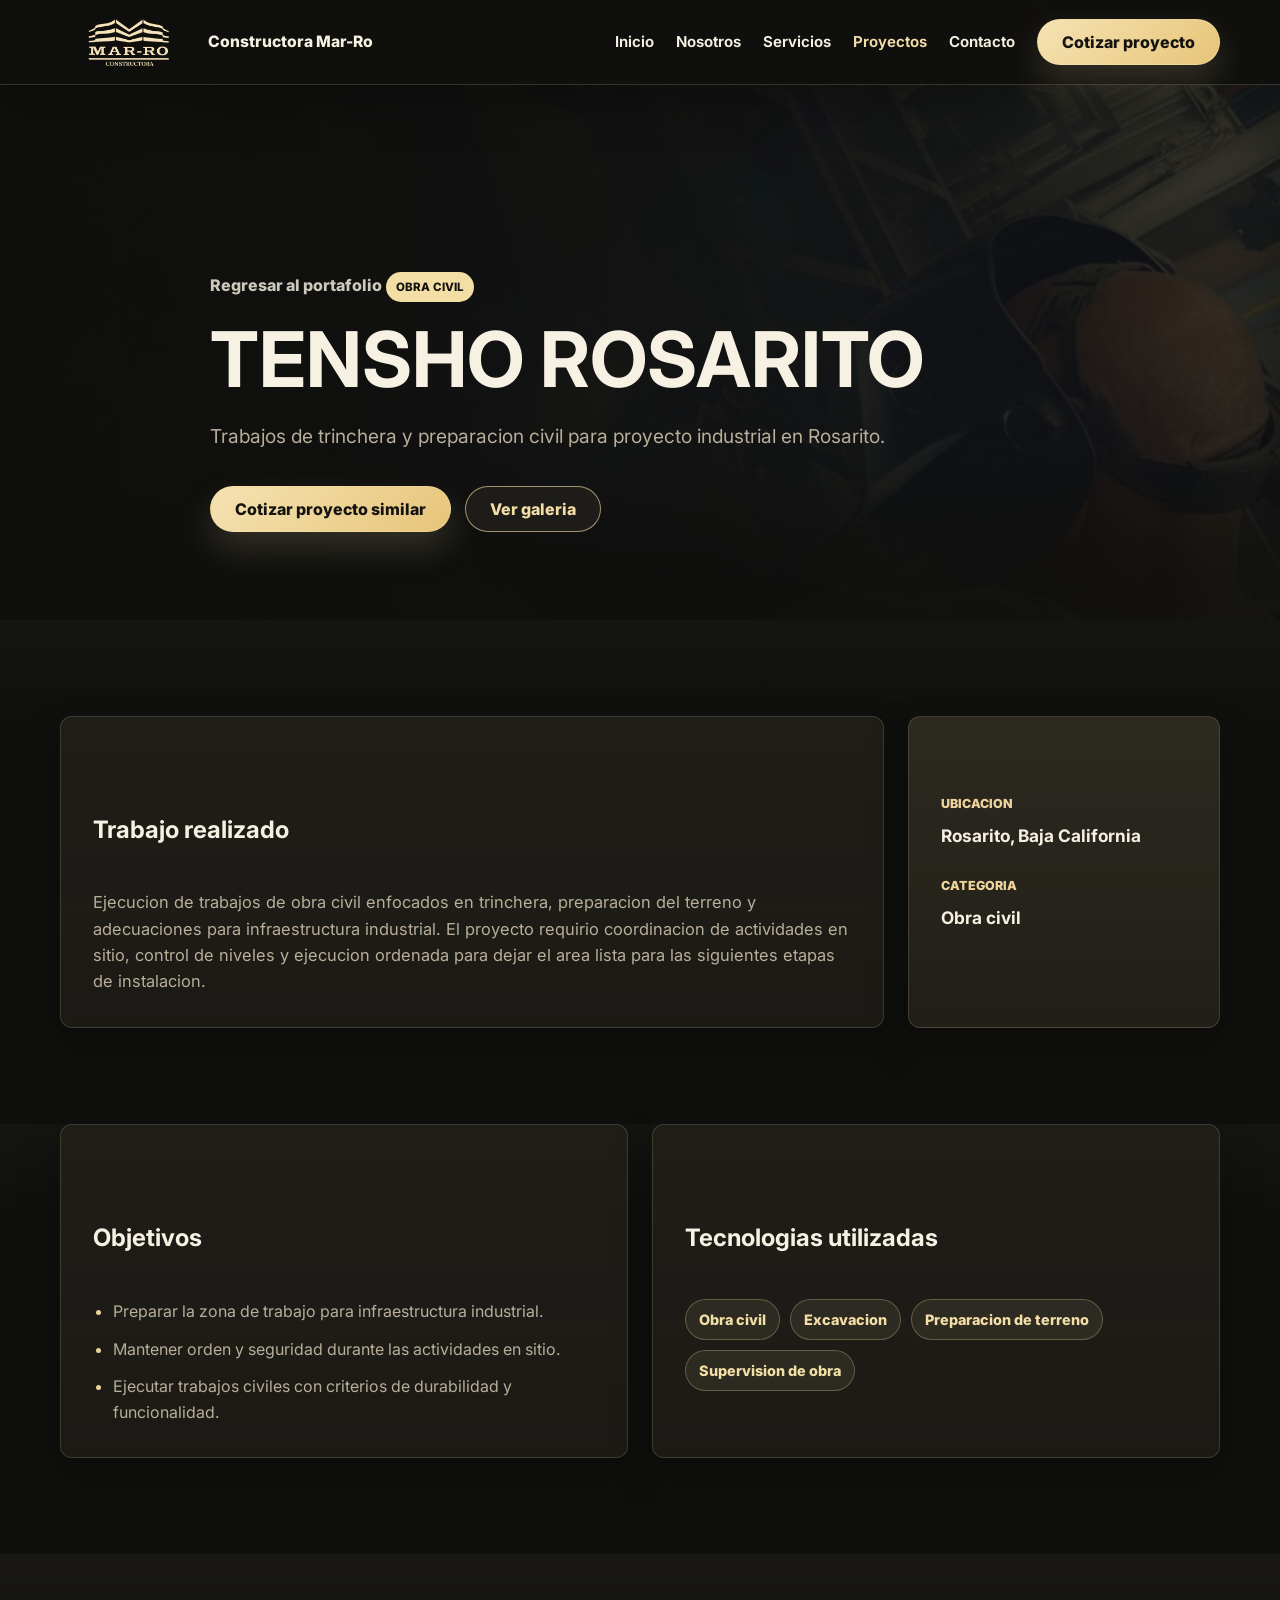
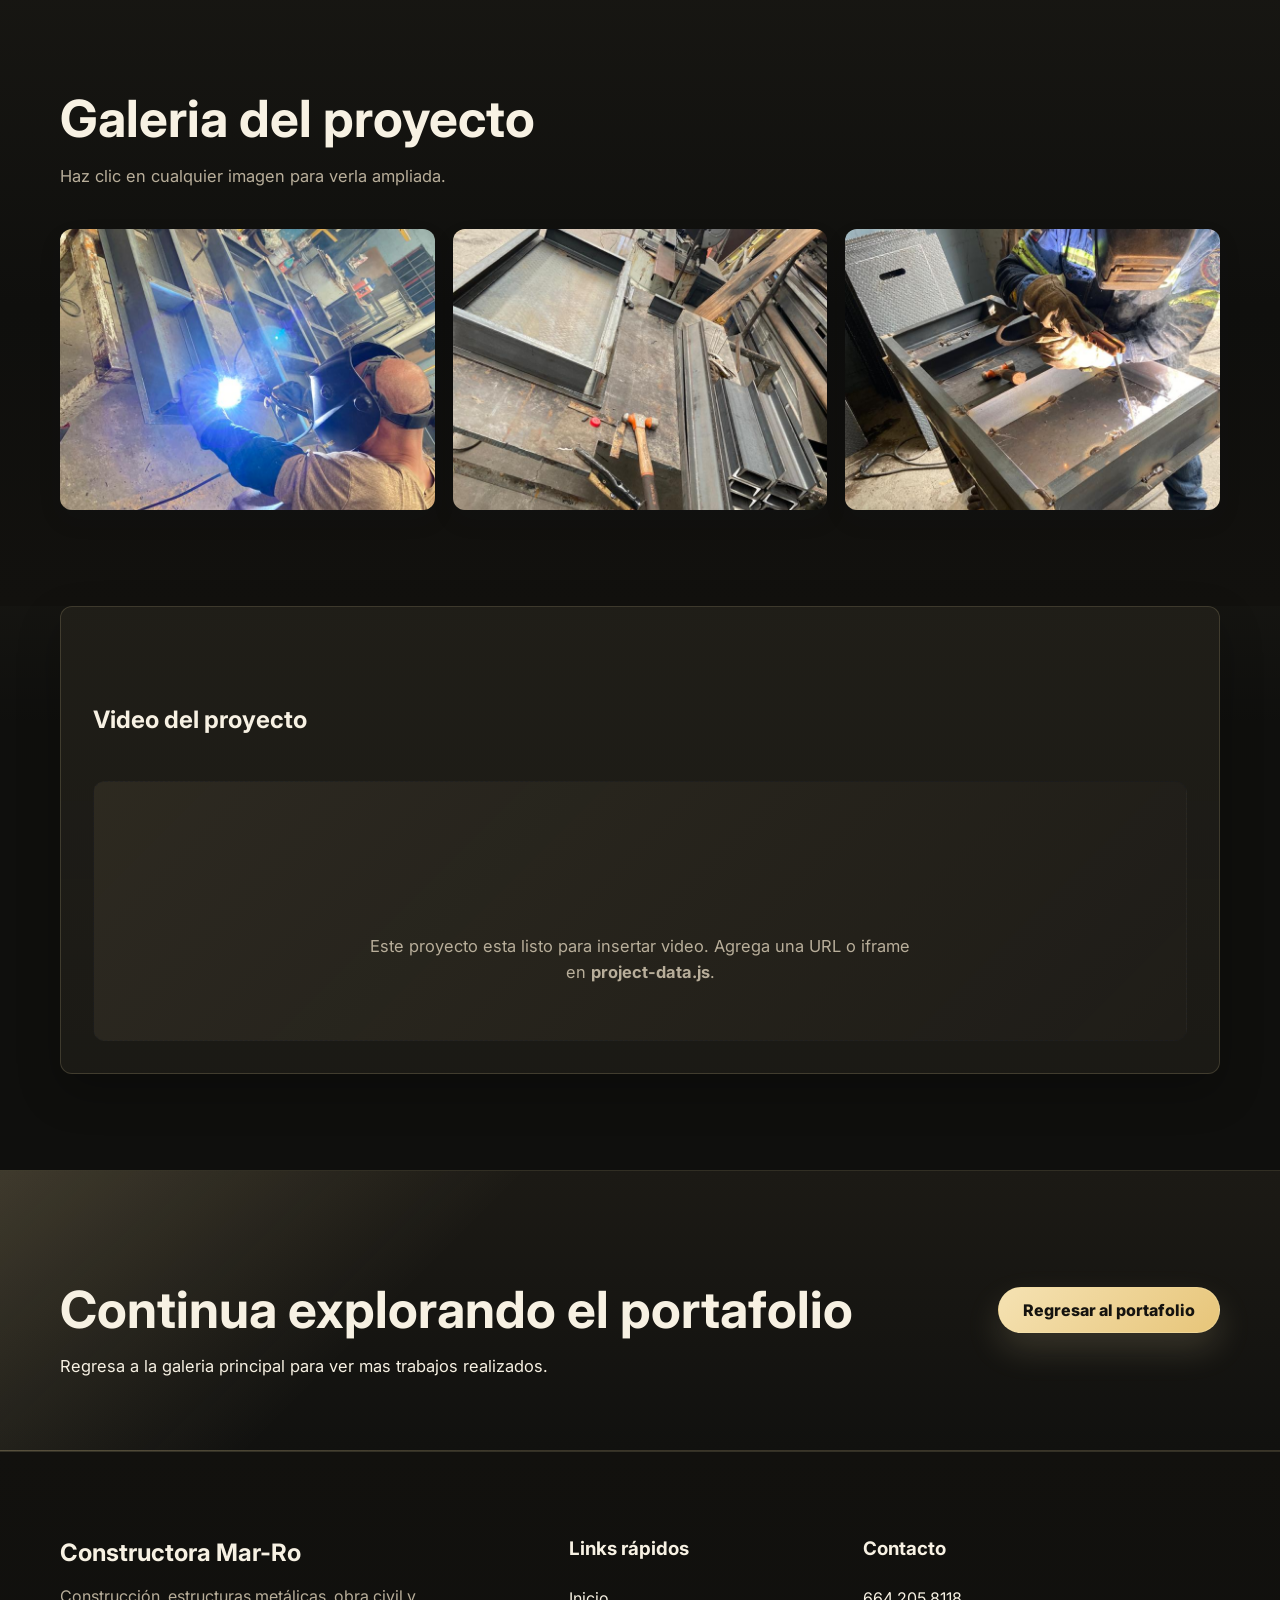
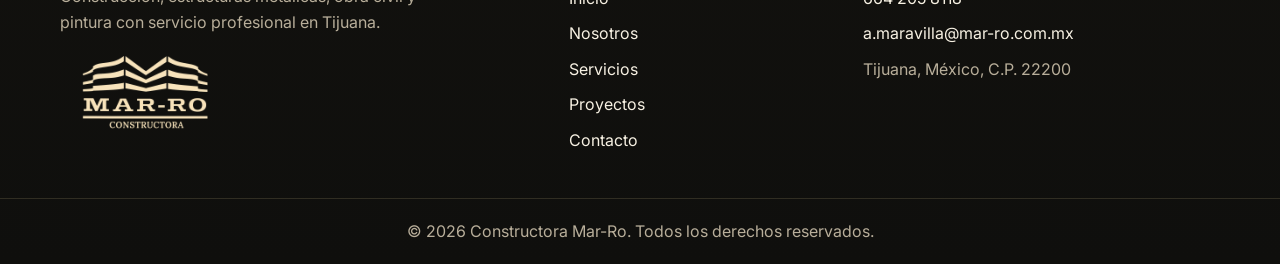
==== proyecto.html @ 41524fb1 "Nuevo diseño oscuro y cartas de proyectos individuales" ====
<!DOCTYPE html>
<html lang="es">
<head>
  <meta charset="UTF-8">
  <meta name="viewport" content="width=device-width, initial-scale=1.0">
  <title>Proyecto | Constructora Mar-Ro</title>
  <meta name="description" content="Detalle de proyecto de Constructora Mar-Ro.">
  <link rel="preconnect" href="https://fonts.googleapis.com">
  <link rel="preconnect" href="https://fonts.gstatic.com" crossorigin>
  <link href="https://fonts.googleapis.com/css2?family=Inter:wght@400;500;600;700;800&display=swap" rel="stylesheet">
  <link rel="stylesheet" href="styles.css">
</head>
<body>
  <header class="site-header" id="siteHeader">
    <nav class="navbar container" aria-label="Navegacion principal">
      <a class="brand" href="index.html#inicio" aria-label="Constructora Mar-Ro inicio">
        <img src="Logo.jpg" alt="Logo Constructora Mar-Ro" class="brand-logo">
        <span class="brand-text">Constructora Mar-Ro</span>
      </a>

      <button class="nav-toggle" id="navToggle" aria-label="Abrir menu" aria-expanded="false" aria-controls="navMenu">
        <span></span>
        <span></span>
        <span></span>
      </button>

      <div class="nav-menu" id="navMenu">
        <a href="index.html#inicio" class="nav-link">Inicio</a>
        <a href="index.html#nosotros" class="nav-link">Nosotros</a>
        <a href="index.html#servicios" class="nav-link">Servicios</a>
        <a href="proyectos.html" class="nav-link active">Proyectos</a>
        <a href="index.html#contacto" class="nav-link">Contacto</a>
        <a href="index.html#contacto" class="btn btn-primary nav-cta">Cotizar proyecto</a>
      </div>
    </nav>
  </header>

  <main id="projectDetailRoot">
    <section class="project-detail-hero" id="projectDetailHero">
      <div class="page-hero-overlay"></div>
      <div class="container project-detail-hero-content reveal">
        <a class="back-link" href="proyectos.html">Regresar al portafolio</a>
        <span class="project-category" id="projectDetailCategory">Proyecto</span>
        <h1 id="projectDetailTitle">Proyecto</h1>
        <p id="projectDetailSummary">Detalle del proyecto.</p>
        <div class="hero-actions">
          <a class="btn btn-primary" href="index.html#contacto">Cotizar proyecto similar</a>
          <a class="btn btn-outline-light" href="#projectGallery">Ver galeria</a>
        </div>
      </div>
    </section>

    <section class="section project-detail-section">
      <div class="container project-detail-grid">
        <article class="detail-panel reveal">
          <div class="section-title">
            <span class="section-icon" data-lucide="clipboard-list" aria-hidden="true"></span>
            <h2>Trabajo realizado</h2>
          </div>
          <p id="projectDetailDescription"></p>
        </article>

        <aside class="detail-panel detail-meta reveal">
          <span>Ubicacion</span>
          <strong id="projectDetailLocation"></strong>
          <span>Categoria</span>
          <strong id="projectDetailMetaCategory"></strong>
        </aside>
      </div>
    </section>

    <section class="section project-detail-section compact-section">
      <div class="container detail-two-column">
        <article class="detail-panel reveal">
          <div class="section-title">
            <span class="section-icon" data-lucide="target" aria-hidden="true"></span>
            <h2>Objetivos</h2>
          </div>
          <ul class="detail-list" id="projectObjectives"></ul>
        </article>

        <article class="detail-panel reveal">
          <div class="section-title">
            <span class="section-icon" data-lucide="wrench" aria-hidden="true"></span>
            <h2>Tecnologias utilizadas</h2>
          </div>
          <div class="tech-list" id="projectTechnologies"></div>
        </article>
      </div>
    </section>

    <section class="section project-gallery-section" id="projectGallery">
      <div class="container">
        <div class="section-heading reveal">
          <div class="section-title">
            <span class="section-icon" data-lucide="images" aria-hidden="true"></span>
            <h2>Galeria del proyecto</h2>
          </div>
          <p>Haz clic en cualquier imagen para verla ampliada.</p>
        </div>
        <div class="detail-gallery-grid" id="projectDetailGallery"></div>
      </div>
    </section>

    <section class="section project-video-section">
      <div class="container detail-panel reveal">
        <div class="section-title">
          <span class="section-icon" data-lucide="video" aria-hidden="true"></span>
          <h2>Video del proyecto</h2>
        </div>
        <div class="project-video-frame" id="projectVideoFrame"></div>
      </div>
    </section>

    <section class="cta-section reveal">
      <div class="container cta-content">
        <div>
          <div class="section-title">
            <span class="section-icon" data-lucide="arrow-left" aria-hidden="true"></span>
            <h2>Continua explorando el portafolio</h2>
          </div>
          <p>Regresa a la galeria principal para ver mas trabajos realizados.</p>
        </div>
        <a class="btn btn-gold" href="proyectos.html">Regresar al portafolio</a>
      </div>
    </section>
  </main>

  <div class="lightbox" id="projectLightbox" aria-hidden="true">
    <button class="lightbox-close" type="button" aria-label="Cerrar imagen">×</button>
    <img src="" alt="" id="lightboxImage">
  </div>

  <footer class="site-footer">
    <div class="container footer-grid">
      <div class="footer-brand">
        <h2>Constructora Mar-Ro</h2>
        <p>Construcción, estructuras metálicas, obra civil y pintura con servicio profesional en Tijuana.</p>
        <img src="Logo.jpg" alt="Logo Constructora Mar-Ro" class="footer-logo">
      </div>

      <div class="footer-column">
        <h3>Links rápidos</h3>
        <a href="index.html#inicio">Inicio</a>
        <a href="index.html#nosotros">Nosotros</a>
        <a href="index.html#servicios">Servicios</a>
        <a href="proyectos.html">Proyectos</a>
        <a href="index.html#contacto">Contacto</a>
      </div>

      <div class="footer-column">
        <h3>Contacto</h3>
        <a href="tel:6642058118">664 205 8118</a>
        <a href="mailto:a.maravilla@mar-ro.com.mx">a.maravilla@mar-ro.com.mx</a>
        <p>Tijuana, México, C.P. 22200</p>
      </div>
    </div>
    <div class="footer-bottom">
      <p>© 2026 Constructora Mar-Ro. Todos los derechos reservados.</p>
    </div>
  </footer>

  <script src="https://unpkg.com/lucide@latest"></script>
  <script src="project-data.js"></script>
  <script src="script.js"></script>
</body>
</html>
---- styles.css ----
:root {
  --color-navy: #f3dfa6;
  --color-navy-2: #f5e2b3;
  --color-gold: #f3dfa6;
  --color-gold-dark: #eed49a;
  --color-white: #181713;
  --color-canvas: #0f0f0d;
  --color-light-gray: #1c1a15;
  --color-gray: #b8ae9a;
  --color-dark: #f7f1e3;
  --color-border: rgba(243, 223, 166, 0.18);
  --shadow-soft: 0 22px 55px rgba(0, 0, 0, 0.34);
  --shadow-card: 0 18px 42px rgba(0, 0, 0, 0.28);
  --radius-card: 12px;
  --radius-pill: 100px;
  --container: 1160px;
  --header-height: 84px;
  --transition: 220ms ease;
}

* {
  box-sizing: border-box;
}

html {
  scroll-behavior: smooth;
  scroll-padding-top: 96px;
}

body {
  margin: 0;
  font-family: "Inter", system-ui, -apple-system, BlinkMacSystemFont, "Segoe UI", sans-serif;
  color: var(--color-dark);
  background: var(--color-white);
  line-height: 1.6;
}

img {
  display: block;
  max-width: 100%;
}

a {
  color: inherit;
  text-decoration: none;
}

.container {
  width: min(100% - 40px, var(--container));
  margin-inline: auto;
}

.site-header {
  position: fixed;
  top: 0;
  left: 0;
  z-index: 1000;
  width: 100%;
  background: #0f0f0d;
  border-bottom: 1px solid rgba(223, 227, 232, 0.75);
  backdrop-filter: blur(14px);
  transition: box-shadow var(--transition), background var(--transition);
}

.site-header.scrolled {
  background: #0f0f0d;
  box-shadow: 0 12px 32px rgba(17, 26, 47, 0.12);
}

.navbar {
  min-height: var(--header-height);
  display: flex;
  align-items: center;
  justify-content: space-between;
  gap: 24px;
}

.brand {
  display: inline-flex;
  align-items: center;
  gap: 12px;
  min-width: 0;
}

.brand-logo {
  width: 80px;
  height: 80px;
  object-fit: contain;
}

.brand-text {
  color: var(--color-navy);
  font-size: 0.98rem;
  font-weight: 800;
  white-space: nowrap;
}

.nav-menu {
  display: flex;
  align-items: center;
  gap: 22px;
}

.nav-link {
  color: var(--color-navy);
  font-size: 0.94rem;
  font-weight: 650;
  transition: color var(--transition);
}

.nav-link:hover {
  color: var(--color-gold-dark);
}

.nav-link.active {
  color: var(--color-gold-dark);
}

.nav-toggle {
  display: none;
  width: 40px;
  height: 32px;
  border: 0;
  border-radius: 0;
  background: transparent;
  cursor: pointer;
  place-items: center;
  padding: 0;
}

.nav-toggle span {
  display: block;
  width: 24px;
  height: 2px;
  margin: 4px 0;
  background: var(--color-navy);
  border-radius: 0;
  transition: transform var(--transition), opacity var(--transition);
}

.nav-toggle.active span:nth-child(1) {
  transform: translateY(8px) rotate(45deg);
}

.nav-toggle.active span:nth-child(2) {
  opacity: 0;
}

.nav-toggle.active span:nth-child(3) {
  transform: translateY(-8px) rotate(-45deg);
}

.btn {
  display: inline-flex;
  align-items: center;
  justify-content: center;
  min-height: 46px;
  padding: 13px 24px;
  border: 1px solid transparent;
  border-radius: var(--radius-pill);
  font-weight: 800;
  line-height: 1;
  cursor: pointer;
  transition: transform var(--transition), box-shadow var(--transition), background var(--transition), color var(--transition), border-color var(--transition);
}

.btn:hover {
  transform: translateY(-2px);
}

.btn-primary {
  color: var(--color-white);
  background: var(--color-navy);
  box-shadow: 0 12px 28px rgba(17, 26, 47, 0.18);
}

.btn-primary:hover {
  background: var(--color-navy-2);
  box-shadow: 0 16px 36px rgba(17, 26, 47, 0.22);
}

.btn-outline-light {
  color: var(--color-white);
  border-color: rgba(247, 241, 227, 0.72);
  background: rgba(247, 241, 227, 0.08);
}

.btn-outline-light:hover {
  color: var(--color-navy);
  background: var(--color-white);
}

.btn-outline-dark {
  color: var(--color-navy);
  border-color: var(--color-navy);
  background: transparent;
}

.btn-outline-dark:hover {
  color: var(--color-white);
  background: var(--color-navy);
}

.btn-gold {
  color: var(--color-navy);
  background: var(--color-gold);
  box-shadow: 0 16px 32px rgba(199, 163, 74, 0.25);
}

.btn-gold:hover {
  background: #f0d28e;
}

.hero {
  position: relative;
  min-height: 720px;
  display: grid;
  align-items: center;
  padding: calc(var(--header-height) + 76px) 0 96px;
  color: var(--color-white);
  background: url("Proyectos/Bayon3.jpg") center/cover no-repeat;
  overflow: hidden;
}

.hero-overlay {
  position: absolute;
  inset: 0;
  background:
    linear-gradient(90deg, rgba(17, 26, 47, 0.92) 0%, rgba(17, 26, 47, 0.72) 48%, rgba(17, 26, 47, 0.42) 100%),
    rgba(0, 0, 0, 0.22);
}

.hero-content {
  position: relative;
  max-width: 790px;
}

.project-category {
  display: inline-flex;
  align-items: center;
  width: fit-content;
  border-radius: 1000px;
  font-size: 0.78rem;
  font-weight: 800;
  letter-spacing: 0;
  text-transform: uppercase;
}

.eyebrow {
  margin-bottom: 20px;
  padding: 8px 14px;
  color: var(--color-navy);
  background: var(--color-gold);
}

.hero h1 {
  margin: 0;
  font-size: clamp(2.6rem, 6vw, 5.35rem);
  line-height: 0.98;
  letter-spacing: 0;
}

.hero p {
  max-width: 680px;
  margin: 24px 0 0;
  color: rgba(247, 241, 227, 0.88);
  font-size: clamp(1.05rem, 2vw, 1.24rem);
}

.hero-actions {
  display: flex;
  flex-wrap: wrap;
  gap: 14px;
  margin-top: 34px;
}

.page-hero {
  position: relative;
  min-height: 560px;
  display: grid;
  align-items: center;
  padding: calc(var(--header-height) + 70px) 0 86px;
  color: var(--color-white);
  background: url("Proyectos/Bayon4.jpg") center/cover no-repeat;
  overflow: hidden;
}

.page-hero-overlay {
  position: absolute;
  inset: 0;
  background:
    linear-gradient(90deg, rgba(17, 26, 47, 0.94) 0%, rgba(17, 26, 47, 0.74) 54%, rgba(17, 26, 47, 0.34) 100%),
    rgba(0, 0, 0, 0.2);
}

.page-hero-content {
  position: relative;
  max-width: 760px;
}

.page-hero h1 {
  margin: 0;
  font-size: clamp(2.45rem, 5vw, 4.8rem);
  line-height: 1;
  letter-spacing: 0;
}

.page-hero p {
  max-width: 690px;
  margin: 22px 0 0;
  color: rgba(247, 241, 227, 0.88);
  font-size: clamp(1.03rem, 2vw, 1.2rem);
}

.section {
  padding: 96px 0;
}

.about-section,
.projects-section {
  background: var(--color-canvas);
}

.services-section,
.contact-section {
  background: var(--color-white);
}

.about-grid,
.contact-grid {
  display: grid;
  grid-template-columns: 0.95fr 1.05fr;
  gap: 48px;
  align-items: center;
}

.section-copy h2,
.section-heading h2,
.cta-content h2 {
  margin: 0;
  color: var(--color-navy);
  font-size: clamp(2rem, 4vw, 3.65rem);
  line-height: 1.02;
  letter-spacing: 0;
}

.section-copy p,
.section-heading p,
.cta-content p {
  margin: 18px 0 0;
  color: var(--color-gray);
  font-size: 1.03rem;
}

.section-heading {
  max-width: 720px;
  margin-bottom: 40px;
}

.section-title {
  display: inline-flex;
  flex-direction: column;
  align-items: flex-start;
  gap: 10px;
}

.section-title h2 {
  min-width: 0;
}

.section-icon {
  display: inline-flex;
  width: 34px;
  height: 34px;
  color: var(--color-navy);
  flex: 0 0 auto;
}

.section-icon svg {
  width: 100%;
  height: 100%;
  stroke: var(--color-navy);
  fill: rgba(199, 163, 74, 0.18);
  stroke-width: 1.8;
}

.cta-section .section-icon svg {
  stroke: var(--color-white);
  fill: rgba(199, 163, 74, 0.35);
}

.section-actions {
  display: flex;
  justify-content: center;
  margin-top: 36px;
}

.values-grid {
  display: grid;
  grid-template-columns: repeat(3, 1fr);
  gap: 14px;
}

.value-card,
.service-card,
.project-card,
.contact-card {
  border: 1px solid rgba(223, 227, 232, 0.95);
  border-radius: var(--radius-card);
  background: var(--color-white);
}

.value-card {
  min-height: 240px;
  padding: 24px;
  transition: transform var(--transition), box-shadow var(--transition), border-color var(--transition);
}

.value-card:hover,
.service-card:hover,
.project-card:hover {
  border-color: rgba(199, 163, 74, 0.55);
  box-shadow: var(--shadow-card);
  transform: translateY(-6px);
}

.value-icon {
  display: inline-flex;
  margin-bottom: 36px;
  color: var(--color-gold-dark);
  font-size: 0.82rem;
  font-weight: 900;
}

.value-card h3,
.service-card h3,
.project-card h3 {
  margin: 0 0 10px;
  color: var(--color-navy);
  font-size: 1.2rem;
  line-height: 1.2;
}

.value-card p,
.service-card p,
.project-card p {
  margin: 0;
  color: var(--color-gray);
  font-size: 0.96rem;
}

.cards-grid {
  display: grid;
  gap: 22px;
}

.services-grid {
  grid-template-columns: repeat(4, 1fr);
}

.service-card {
  min-height: 290px;
  padding: 28px;
  transition: transform var(--transition), box-shadow var(--transition), border-color var(--transition);
}

.service-icon {
  display: grid;
  place-items: center;
  width: 58px;
  height: 58px;
  margin-bottom: 42px;
  color: var(--color-navy);
  border-radius: 50%;
  background: rgba(199, 163, 74, 0.18);
}

.service-icon svg {
  width: 30px;
  height: 30px;
  fill: none;
  stroke: currentColor;
  stroke-width: 1.8;
  stroke-linecap: round;
  stroke-linejoin: round;
}

.projects-grid {
  grid-template-columns: repeat(3, 1fr);
}

.project-library-section {
  background:
    linear-gradient(180deg, var(--color-canvas), var(--color-white) 42%),
    var(--color-white);
}

.project-library-grid {
  display: grid;
  grid-template-columns: repeat(3, 1fr);
  gap: 22px;
}

.project-card {
  overflow: hidden;
  transition: transform var(--transition), box-shadow var(--transition), border-color var(--transition);
}

.project-list-card {
  display: flex;
  flex-direction: column;
  min-height: 100%;
}

.project-gallery {
  background: var(--color-light-gray);
}

.project-image {
  width: 100%;
  aspect-ratio: 4 / 3;
  object-fit: cover;
  background: var(--color-light-gray);
}

.project-main-image {
  border-bottom: 1px solid var(--color-border);
}

.project-thumbs {
  display: grid;
  grid-template-columns: repeat(4, 1fr);
  gap: 6px;
  padding: 8px;
  background: #15140f;
}

.project-thumbs img {
  width: 100%;
  aspect-ratio: 1 / 1;
  object-fit: cover;
  border: 1px solid rgba(17, 26, 47, 0.08);
  border-radius: 6px;
  background: var(--color-white);
  transition: transform var(--transition), border-color var(--transition);
}

.project-thumbs img:hover {
  border-color: rgba(199, 163, 74, 0.7);
  transform: translateY(-2px);
}

.project-placeholder {
  position: relative;
  display: grid;
  place-items: center;
  min-height: 245px;
  aspect-ratio: 4 / 3;
  padding: 26px;
  color: var(--color-navy);
  text-align: center;
  background:
    linear-gradient(135deg, rgba(199, 163, 74, 0.18), rgba(17, 26, 47, 0.08)),
    var(--color-light-gray);
  overflow: hidden;
}

.project-placeholder::before,
.project-placeholder::after {
  content: "";
  position: absolute;
  inset: 20px;
  border: 1px dashed rgba(17, 26, 47, 0.28);
  border-radius: 8px;
}

.project-placeholder::after {
  inset: auto;
  width: 54px;
  height: 54px;
  border-radius: 50%;
  background: rgba(247, 241, 227, 0.68);
}

.project-placeholder span,
.project-placeholder strong {
  position: relative;
  z-index: 1;
  display: block;
}

.project-placeholder span {
  margin-bottom: 8px;
  color: var(--color-gold-dark);
  font-size: 0.78rem;
  font-weight: 900;
  text-transform: uppercase;
}

.project-placeholder strong {
  max-width: 250px;
  font-size: 0.92rem;
  line-height: 1.35;
  overflow-wrap: anywhere;
}

.project-content {
  display: flex;
  flex: 1;
  flex-direction: column;
  align-items: flex-start;
  padding: 24px;
}

.project-category {
  margin-bottom: 14px;
  padding: 6px 10px;
  color: var(--color-navy);
  background: rgba(199, 163, 74, 0.16);
  font-size: 0.72rem;
}

.project-link {
  display: inline-flex;
  margin-top: auto;
  padding-top: 20px;
  color: var(--color-gold-dark);
  font-weight: 850;
}

.project-link:hover {
  color: var(--color-navy);
}

.project-full-link {
  width: 100%;
  margin-top: auto;
  padding-top: 13px;
}

.project-detail-hero {
  position: relative;
  min-height: 620px;
  display: grid;
  align-items: end;
  padding: calc(var(--header-height) + 80px) 0 88px;
  color: var(--color-white);
  background: var(--color-navy) center/cover no-repeat;
  overflow: hidden;
}

.project-detail-hero-content {
  position: relative;
  max-width: 860px;
}

.project-detail-hero .project-category {
  margin-bottom: 18px;
  color: var(--color-navy);
  background: var(--color-gold);
}

.project-detail-hero h1 {
  margin: 0;
  font-size: clamp(2.6rem, 6vw, 5.2rem);
  line-height: 1;
  letter-spacing: 0;
}

.project-detail-hero p {
  max-width: 700px;
  margin: 22px 0 0;
  color: rgba(247, 241, 227, 0.88);
  font-size: clamp(1.03rem, 2vw, 1.2rem);
}

.back-link {
  display: inline-flex;
  margin-bottom: 24px;
  color: rgba(247, 241, 227, 0.86);
  font-weight: 800;
}

.back-link:hover {
  color: var(--color-gold);
}

.project-detail-section {
  background: var(--color-white);
}

.compact-section {
  padding-top: 0;
}

.project-detail-grid,
.detail-two-column {
  display: grid;
  grid-template-columns: 1.45fr 0.55fr;
  gap: 24px;
  align-items: stretch;
}

.detail-two-column {
  grid-template-columns: repeat(2, 1fr);
}

.detail-panel {
  border: 1px solid rgba(223, 227, 232, 0.95);
  border-radius: var(--radius-card);
  background: var(--color-white);
  padding: 32px;
  box-shadow: 0 10px 28px rgba(17, 26, 47, 0.06);
}

.detail-panel p {
  margin: 20px 0 0;
  color: var(--color-gray);
  font-size: 1.03rem;
}

.detail-meta {
  display: flex;
  flex-direction: column;
  justify-content: center;
  gap: 8px;
  background: var(--color-canvas);
}

.detail-meta span {
  color: var(--color-gold-dark);
  font-size: 0.78rem;
  font-weight: 850;
  text-transform: uppercase;
}

.detail-meta strong {
  display: block;
  margin-bottom: 18px;
  color: var(--color-navy);
  font-size: 1.08rem;
}

.detail-list {
  display: grid;
  gap: 12px;
  margin: 22px 0 0;
  padding-left: 20px;
  color: var(--color-gray);
}

.detail-list li::marker {
  color: var(--color-gold-dark);
}

.tech-list {
  display: flex;
  flex-wrap: wrap;
  gap: 10px;
  margin-top: 22px;
}

.tech-list span {
  display: inline-flex;
  align-items: center;
  min-height: 38px;
  padding: 8px 13px;
  border: 1px solid rgba(199, 163, 74, 0.34);
  border-radius: var(--radius-pill);
  color: var(--color-navy);
  background: rgba(199, 163, 74, 0.12);
  font-size: 0.9rem;
  font-weight: 800;
}

.project-gallery-section {
  background:
    linear-gradient(180deg, var(--color-canvas), var(--color-white) 58%),
    var(--color-white);
}

.detail-gallery-grid {
  display: grid;
  grid-template-columns: repeat(3, 1fr);
  gap: 18px;
}

.detail-gallery-item {
  display: block;
  width: 100%;
  padding: 0;
  border: 0;
  border-radius: var(--radius-card);
  background: var(--color-light-gray);
  cursor: zoom-in;
  overflow: hidden;
  box-shadow: 0 10px 24px rgba(17, 26, 47, 0.08);
}

.detail-gallery-item img {
  width: 100%;
  aspect-ratio: 4 / 3;
  object-fit: cover;
  transition: transform 320ms ease;
}

.detail-gallery-item:hover img {
  transform: scale(1.04);
}

.project-video-section {
  padding-top: 0;
  background: var(--color-white);
}

.project-video-frame {
  margin-top: 22px;
}

.project-video-frame iframe,
.project-video-frame video {
  display: block;
  width: 100%;
  aspect-ratio: 16 / 9;
  border: 0;
  border-radius: var(--radius-card);
  background: var(--color-navy);
}

.video-placeholder {
  display: grid;
  place-items: center;
  min-height: 260px;
  padding: 32px;
  border: 1px dashed rgba(17, 26, 47, 0.24);
  border-radius: var(--radius-card);
  color: var(--color-gray);
  text-align: center;
  background: var(--color-light-gray);
}

.video-placeholder span {
  width: 40px;
  height: 40px;
  margin-bottom: 12px;
  color: var(--color-navy);
}

.video-placeholder p {
  max-width: 540px;
  margin: 0;
}

.lightbox {
  position: fixed;
  inset: 0;
  z-index: 2000;
  display: grid;
  place-items: center;
  padding: 28px;
  background: rgba(5, 8, 16, 0.88);
  opacity: 0;
  pointer-events: none;
  transition: opacity var(--transition);
}

.lightbox.open {
  opacity: 1;
  pointer-events: auto;
}

.lightbox img {
  max-width: min(100%, 1180px);
  max-height: 86vh;
  border-radius: 8px;
  object-fit: contain;
  box-shadow: 0 24px 70px rgba(0, 0, 0, 0.42);
}

.lightbox-close {
  position: fixed;
  top: 18px;
  right: 18px;
  display: grid;
  place-items: center;
  width: 46px;
  height: 46px;
  border: 1px solid rgba(247, 241, 227, 0.36);
  border-radius: 50%;
  color: var(--color-white);
  background: rgba(247, 241, 227, 0.12);
  font-size: 2rem;
  line-height: 1;
  cursor: pointer;
}

.cta-section {
  padding: 70px 0;
  color: var(--color-white);
  background:
    linear-gradient(135deg, rgba(199, 163, 74, 0.16), transparent 34%),
    var(--color-navy);
}

.cta-content {
  display: flex;
  align-items: center;
  justify-content: space-between;
  gap: 32px;
}

.cta-content h2,
.cta-content p {
  color: var(--color-white);
}

.cta-content p {
  max-width: 650px;
  color: rgba(247, 241, 227, 0.82);
}

.contact-actions {
  display: flex;
  flex-wrap: wrap;
  gap: 12px;
  margin-top: 28px;
}

.contact-card {
  padding: 34px;
  box-shadow: var(--shadow-soft);
}

.contact-item {
  padding: 22px 0;
  border-bottom: 1px solid var(--color-border);
}

.contact-item:first-child {
  padding-top: 0;
}

.contact-item:last-child {
  padding-bottom: 0;
  border-bottom: 0;
}

.contact-item span {
  display: block;
  margin-bottom: 7px;
  color: var(--color-gold-dark);
  font-size: 0.78rem;
  font-weight: 850;
  text-transform: uppercase;
}

.contact-item a,
.contact-item p {
  margin: 0;
  color: var(--color-navy);
  font-size: 1.08rem;
  font-weight: 750;
  overflow-wrap: anywhere;
}

.site-footer {
  color: var(--color-navy);
  background: var(--color-white);
}

.footer-grid {
  display: grid;
  grid-template-columns: 1.3fr 0.7fr 1fr;
  gap: 44px;
  padding: 64px 0 44px;
}

.footer-logo {
  width: 150px;
  height: 150px;
  object-fit: contain;
  border-radius: 8px;
  background: var(--color-white);
}

.footer-brand h2,
.footer-column h3 {
  margin: 18px 0 12px;
  color: var(--color-navy);
}

.footer-brand p,
.footer-column p {
  max-width: 380px;
  margin: 0;
}

.footer-column {
  display: flex;
  flex-direction: column;
  gap: 10px;
}

.footer-column a {
  transition: color var(--transition);
}

.social-link {
  display: inline-flex;
  align-items: center;
  gap: 10px;
  font-weight: 700;
}

.social-icon {
  display: inline-flex;
  width: 20px;
  height: 20px;
}

.social-icon svg {
  width: 100%;
  height: 100%;
  fill: currentColor;
}

.footer-column a:hover {
  color: var(--color-gold-dark);
}

.footer-bottom {
  border-top: 1px solid rgba(0, 0, 0, 0.12);
  padding: 20px;
  text-align: center;
}

.footer-bottom p {
  margin: 0;
}

.reveal {
  opacity: 0;
  transform: translateY(24px);
  transition: opacity 700ms ease, transform 700ms ease;
}

.reveal.visible {
  opacity: 1;
  transform: translateY(0);
}

@media (max-width: 1024px) {
  .services-grid,
  .projects-grid,
  .project-library-grid {
    grid-template-columns: repeat(2, 1fr);
  }

  .about-grid,
  .contact-grid,
  .project-detail-grid,
  .detail-two-column {
    grid-template-columns: 1fr;
  }

  .detail-gallery-grid {
    grid-template-columns: repeat(2, 1fr);
  }
}

@media (max-width: 820px) {
  :root {
    --header-height: 76px;
  }

  .container {
    width: min(100% - 28px, var(--container));
  }

  .brand-logo {
    width: 58px;
    height: 42px;
  }

  .brand-text {
    max-width: none;
    white-space: nowrap;
    line-height: 1;
    font-size: 0.92rem;
  }

  .nav-toggle {
    display: grid;
  }

  .nav-menu {
    position: absolute;
    top: calc(100% + 1px);
    left: 14px;
    right: 14px;
    display: grid;
    gap: 4px;
    padding: 18px;
    border: 1px solid var(--color-border);
    border-radius: var(--radius-card);
    background: var(--color-white);
    box-shadow: var(--shadow-soft);
    transform: translateY(-10px);
    opacity: 0;
    pointer-events: none;
    max-height: calc(100vh - var(--header-height) - 32px);
    overflow-y: auto;
    transition: opacity var(--transition), transform var(--transition);
  }

  .nav-menu.open {
    transform: translateY(0);
    opacity: 1;
    pointer-events: auto;
  }

  .nav-link {
    padding: 12px 10px;
    border-radius: 8px;
  }

  .nav-link:hover {
    background: var(--color-light-gray);
  }

  .nav-cta {
    width: 100%;
    margin-top: 8px;
  }

  .hero {
    min-height: 620px;
    padding-bottom: 72px;
  }

  .page-hero,
  .project-detail-hero {
    min-height: 560px;
  }

  .section {
    padding: 74px 0;
  }

  .values-grid,
  .services-grid,
  .projects-grid,
  .project-library-grid {
    grid-template-columns: 1fr;
  }

  .project-thumbs {
    grid-template-columns: repeat(3, 1fr);
  }

  .detail-panel {
    padding: 26px;
  }

  .value-card,
  .service-card {
    min-height: auto;
  }

  .cta-content,
  .footer-grid {
    align-items: flex-start;
    grid-template-columns: 1fr;
    flex-direction: column;
  }
}

@media (max-width: 540px) {
  .container {
    width: min(100% - 32px, var(--container));
  }

  .hero,
  .page-hero,
  .project-detail-hero {
    min-height: 520px;
    padding: calc(var(--header-height) + 52px) 0 64px;
    background-position: center top;
  }

  .hero h1 {
    font-size: 2.55rem;
  }

  .hero p,
  .page-hero p,
  .project-detail-hero p {
    font-size: 1rem;
  }

  .project-detail-hero h1 {
    font-size: 2.4rem;
  }

  .hero-actions,
  .contact-actions {
    width: 100%;
    flex-direction: column;
    align-items: stretch;
  }

  .hero-actions .btn,
  .contact-actions .btn,
  .cta-content .btn {
    width: 100%;
  }

  .section-copy h2,
  .section-heading h2,
  .cta-content h2 {
    font-size: 2rem;
  }

  .section-icon {
    width: 30px;
    height: 30px;
  }

  .section {
    padding: 64px 0;
  }

  .project-content {
    padding: 20px;
  }

  .detail-gallery-grid {
    grid-template-columns: 1fr;
  }

  .project-thumbs {
    display: flex;
    gap: 8px;
    padding: 10px 12px;
    overflow-x: auto;
    scroll-snap-type: x mandatory;
  }

  .project-thumbs img {
    flex: 0 0 96px;
    scroll-snap-align: start;
  }

  .cta-section {
    padding: 56px 0;
  }

  .contact-card {
    padding: 24px;
  }

  .footer-grid {
    gap: 28px;
    padding: 52px 0 36px;
  }

  .footer-logo {
    width: 120px;
    height: 120px;
  }
}

/* Premium dark identity */
body {
  color: var(--color-dark);
  background:
    radial-gradient(circle at 12% 0%, rgba(243, 223, 166, 0.08), transparent 28%),
    linear-gradient(180deg, #12110e 0%, var(--color-canvas) 42%, #0b0b09 100%);
}

.site-header,
.site-header.scrolled {
  background: rgba(15, 15, 13, 0.94);
  border-bottom: 1px solid rgba(243, 223, 166, 0.18);
  box-shadow: 0 18px 48px rgba(0, 0, 0, 0.28);
}

.brand-text,
.nav-link,
.footer-brand h2,
.footer-column h3,
.value-card h3,
.service-card h3,
.project-card h3,
.section-copy h2,
.section-heading h2,
.detail-panel h2,
.detail-meta strong {
  color: var(--color-dark);
}

.brand-logo,
.footer-logo {
  background: rgba(247, 241, 227, 0.04);
  border: 1px solid rgba(243, 223, 166, 0.18);
  box-shadow: 0 12px 28px rgba(0, 0, 0, 0.28);
}

.nav-link:hover,
.nav-link.active,
.footer-column a:hover,
.project-link,
.back-link:hover {
  color: var(--color-gold);
}

.nav-toggle span {
  background: var(--color-gold);
}

.btn-primary,
.btn-gold {
  color: #15130f;
  background: linear-gradient(135deg, #f5e2b3, #e7c579);
  border-color: rgba(243, 223, 166, 0.42);
  box-shadow: 0 16px 34px rgba(243, 223, 166, 0.16);
}

.btn-primary:hover,
.btn-gold:hover {
  color: #11110f;
  background: linear-gradient(135deg, #fff0c8, #f0d28e);
  box-shadow: 0 20px 44px rgba(243, 223, 166, 0.22);
}

.btn-outline-light,
.btn-outline-dark {
  color: var(--color-gold);
  border-color: rgba(243, 223, 166, 0.62);
  background: rgba(243, 223, 166, 0.06);
}

.btn-outline-light:hover,
.btn-outline-dark:hover {
  color: #15130f;
  background: var(--color-gold);
  border-color: var(--color-gold);
}

.hero,
.page-hero,
.project-detail-hero {
  color: var(--color-dark);
  background-color: #11110f;
}

.hero-overlay,
.page-hero-overlay {
  background:
    linear-gradient(90deg, rgba(15, 15, 13, 0.96) 0%, rgba(15, 15, 13, 0.78) 52%, rgba(15, 15, 13, 0.48) 100%),
    rgba(15, 15, 13, 0.22);
}

.hero p,
.page-hero p,
.project-detail-hero p,
.cta-content p {
  color: var(--color-gray);
}

.project-detail-hero .project-category,
.eyebrow,
.project-category {
  color: #15130f;
  background: var(--color-gold);
}

.section,
.services-section,
.contact-section,
.project-detail-section,
.project-video-section {
  background:
    linear-gradient(180deg, rgba(243, 223, 166, 0.025), transparent 22%),
    var(--color-canvas);
}

.about-section,
.projects-section,
.project-library-section,
.project-gallery-section {
  background:
    linear-gradient(180deg, #181713 0%, var(--color-canvas) 54%, #12110e 100%);
}

.section-copy p,
.section-heading p,
.value-card p,
.service-card p,
.project-card p,
.detail-panel p,
.detail-list,
.footer-brand p,
.footer-column p,
.contact-item a,
.contact-item p {
  color: var(--color-gray);
}

.value-card,
.service-card,
.project-card,
.contact-card,
.detail-panel {
  border: 1px solid rgba(243, 223, 166, 0.16);
  background:
    linear-gradient(180deg, rgba(243, 223, 166, 0.035), rgba(243, 223, 166, 0.012)),
    var(--color-white);
  box-shadow: 0 18px 44px rgba(0, 0, 0, 0.24);
}

.value-card:hover,
.service-card:hover,
.project-card:hover,
.detail-gallery-item:hover {
  border-color: rgba(243, 223, 166, 0.52);
  box-shadow:
    0 20px 52px rgba(0, 0, 0, 0.34),
    0 0 0 1px rgba(243, 223, 166, 0.12);
}

.service-icon,
.section-icon {
  color: var(--color-gold);
  background: rgba(243, 223, 166, 0.1);
}

.section-icon svg,
.service-icon svg {
  stroke: var(--color-gold);
  fill: rgba(243, 223, 166, 0.1);
}

.project-gallery,
.project-image,
.detail-gallery-item,
.project-placeholder,
.video-placeholder {
  background:
    linear-gradient(135deg, rgba(243, 223, 166, 0.08), rgba(247, 241, 227, 0.01)),
    var(--color-light-gray);
}

.project-main-image {
  border-bottom-color: rgba(243, 223, 166, 0.16);
}

.project-thumbs {
  background: #15140f;
}

.project-thumbs img {
  border-color: rgba(243, 223, 166, 0.16);
  background: #1c1a15;
}

.project-thumbs img:hover {
  border-color: rgba(243, 223, 166, 0.78);
}

.project-placeholder::before,
.project-placeholder::after {
  border-color: rgba(243, 223, 166, 0.28);
}

.project-placeholder::after {
  background: rgba(243, 223, 166, 0.1);
}

.project-placeholder span,
.contact-item span,
.detail-meta span,
.detail-list li::marker {
  color: var(--color-gold-dark);
}

.project-placeholder strong {
  color: var(--color-dark);
}

.project-full-link {
  margin-top: 22px;
}

.project-detail-hero {
  box-shadow: inset 0 -120px 90px rgba(15, 15, 13, 0.82);
}

.project-detail-hero::before {
  content: "";
  position: absolute;
  inset: 0;
  background:
    linear-gradient(90deg, rgba(15, 15, 13, 0.96) 0%, rgba(15, 15, 13, 0.78) 56%, rgba(15, 15, 13, 0.42) 100%),
    rgba(15, 15, 13, 0.2);
  z-index: 0;
}

.project-detail-hero-content {
  z-index: 1;
}

.back-link {
  color: rgba(247, 241, 227, 0.82);
}

.detail-meta {
  background:
    linear-gradient(180deg, rgba(243, 223, 166, 0.08), rgba(243, 223, 166, 0.025)),
    var(--color-light-gray);
}

.tech-list span {
  color: var(--color-gold);
  border-color: rgba(243, 223, 166, 0.28);
  background: rgba(243, 223, 166, 0.08);
}

.project-video-frame iframe,
.project-video-frame video {
  background: #0f0f0d;
}

.lightbox {
  background: rgba(8, 8, 7, 0.92);
}

.lightbox-close {
  color: var(--color-gold);
  border-color: rgba(243, 223, 166, 0.36);
  background: rgba(243, 223, 166, 0.08);
}

.cta-section {
  border-top: 1px solid rgba(243, 223, 166, 0.14);
  border-bottom: 1px solid rgba(243, 223, 166, 0.14);
  background:
    linear-gradient(135deg, rgba(243, 223, 166, 0.16), transparent 34%),
    linear-gradient(180deg, #1c1a15, #11110f);
}

.cta-content h2,
.cta-content p {
  color: var(--color-dark);
}

.contact-card {
  box-shadow:
    0 22px 55px rgba(0, 0, 0, 0.32),
    inset 0 1px 0 rgba(243, 223, 166, 0.07);
}

.contact-item {
  border-bottom-color: rgba(243, 223, 166, 0.14);
}

.site-footer {
  color: var(--color-dark);
  border-top: 1px solid rgba(243, 223, 166, 0.16);
  background:
    linear-gradient(180deg, #12110e, #0f0f0d);
}

.footer-bottom {
  border-top-color: rgba(243, 223, 166, 0.14);
  color: var(--color-gray);
}

@media (max-width: 820px) {
  .nav-menu {
    border-color: rgba(243, 223, 166, 0.18);
    background: rgba(18, 17, 14, 0.98);
  }

  .nav-link:hover {
    background: rgba(243, 223, 166, 0.08);
  }
}

/* Clean logo and icon integration */
.brand,
.footer-brand {
  background: transparent;
}

.brand-logo,
.footer-logo {
  display: block;
  object-fit: contain;
  background: transparent;
  border: 0;
  border-radius: 0;
  box-shadow: none;
  mix-blend-mode: screen;
  padding: 0;
}

.brand-logo {
  width: 136px;
  height: 72px;
  object-position: center;
}

.footer-logo {
  width: 168px;
  height: 112px;
  object-position: center;
}

.section-icon,
.service-icon,
.social-icon {
  color: var(--color-gold);
  background: transparent;
  border: 0;
  border-radius: 0;
  box-shadow: none;
}

.section-icon svg,
.service-icon svg,
.social-icon svg {
  stroke: currentColor;
  fill: none;
  background: transparent;
}

.social-icon svg {
  fill: currentColor;
  stroke: none;
}

.service-icon {
  place-items: start;
  width: 36px;
  height: 36px;
  margin-bottom: 34px;
}

.section-icon {
  width: 32px;
  height: 32px;
}

.service-icon svg {
  width: 34px;
  height: 34px;
}

.cta-section .section-icon svg {
  stroke: currentColor;
  fill: none;
}

@media (max-width: 820px) {
  .brand-logo {
    width: 96px;
    height: 54px;
  }

  .footer-logo {
    width: 146px;
    height: 98px;
  }
}
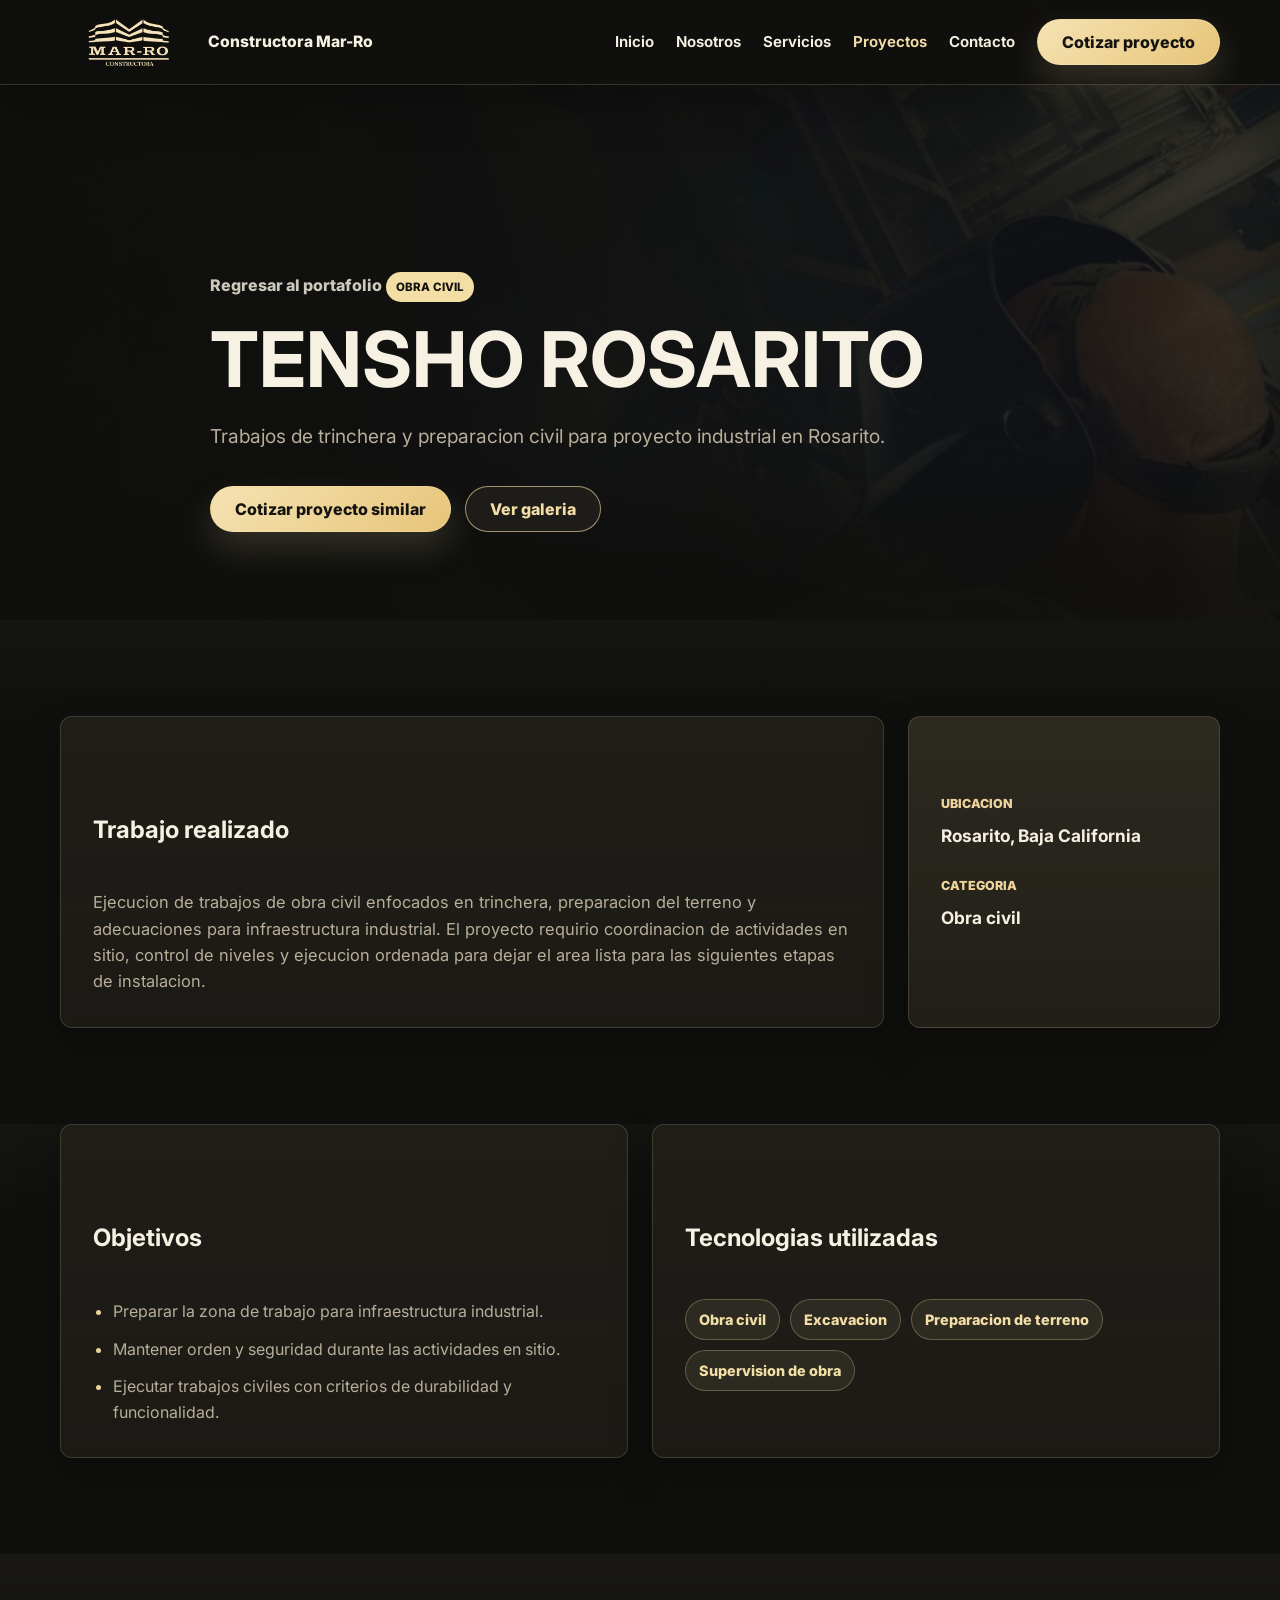
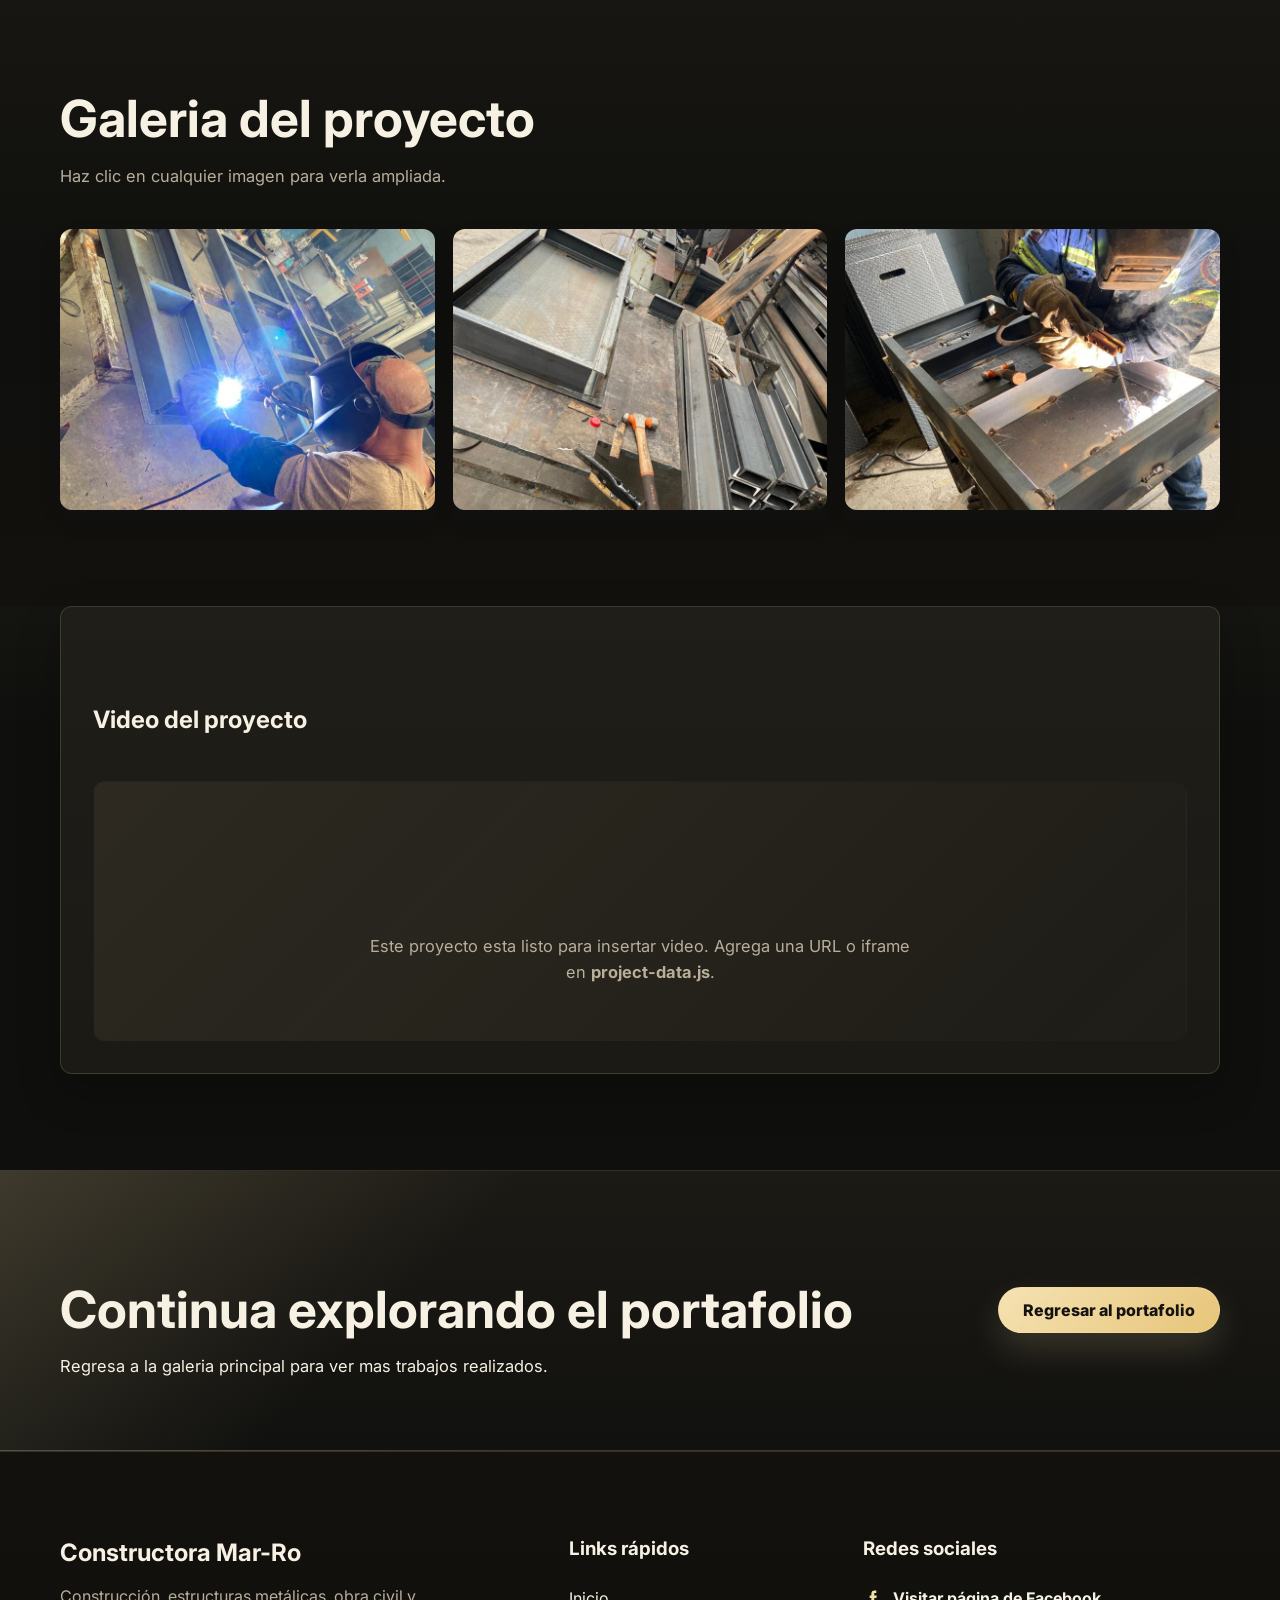
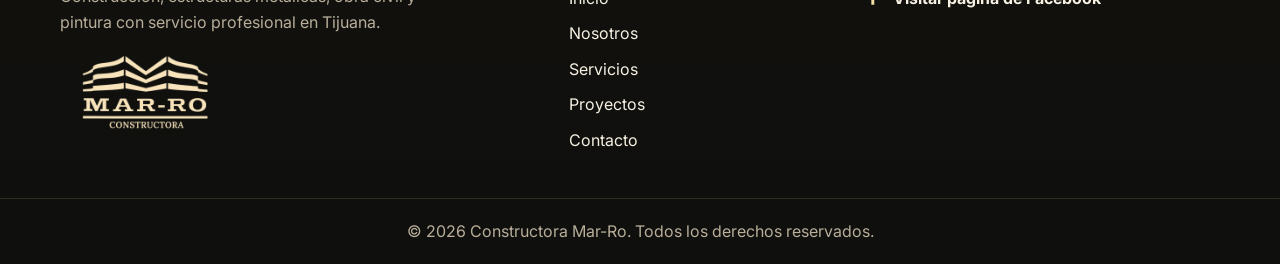
==== commit e907e9db: "Nueva informacion de contacto en index.html y proyecto.html, eliminación de imagen placeholder" ====
--- a/proyecto.html
+++ b/proyecto.html
@@ -149,10 +149,15 @@
       </div>
 
       <div class="footer-column">
-        <h3>Contacto</h3>
-        <a href="tel:6642058118">664 205 8118</a>
-        <a href="mailto:a.maravilla@mar-ro.com.mx">a.maravilla@mar-ro.com.mx</a>
-        <p>Tijuana, México, C.P. 22200</p>
+        <h3>Redes sociales</h3>
+        <a class="social-link" href="https://www.facebook.com/MarRoConstructora" target="_blank" rel="noopener">
+          <span class="social-icon" aria-hidden="true">
+            <svg viewBox="0 0 24 24" role="img" focusable="false">
+              <path d="M13.5 9.1V7.1c0-.8.2-1.2 1.2-1.2H16V3.1h-2.1c-2.5 0-3.9 1.4-3.9 4v2H8V12h2v8h3.5v-8h2.6l.4-2.9h-3z"/>
+            </svg>
+          </span>
+          Visitar página de Facebook
+        </a>
       </div>
     </div>
     <div class="footer-bottom">
